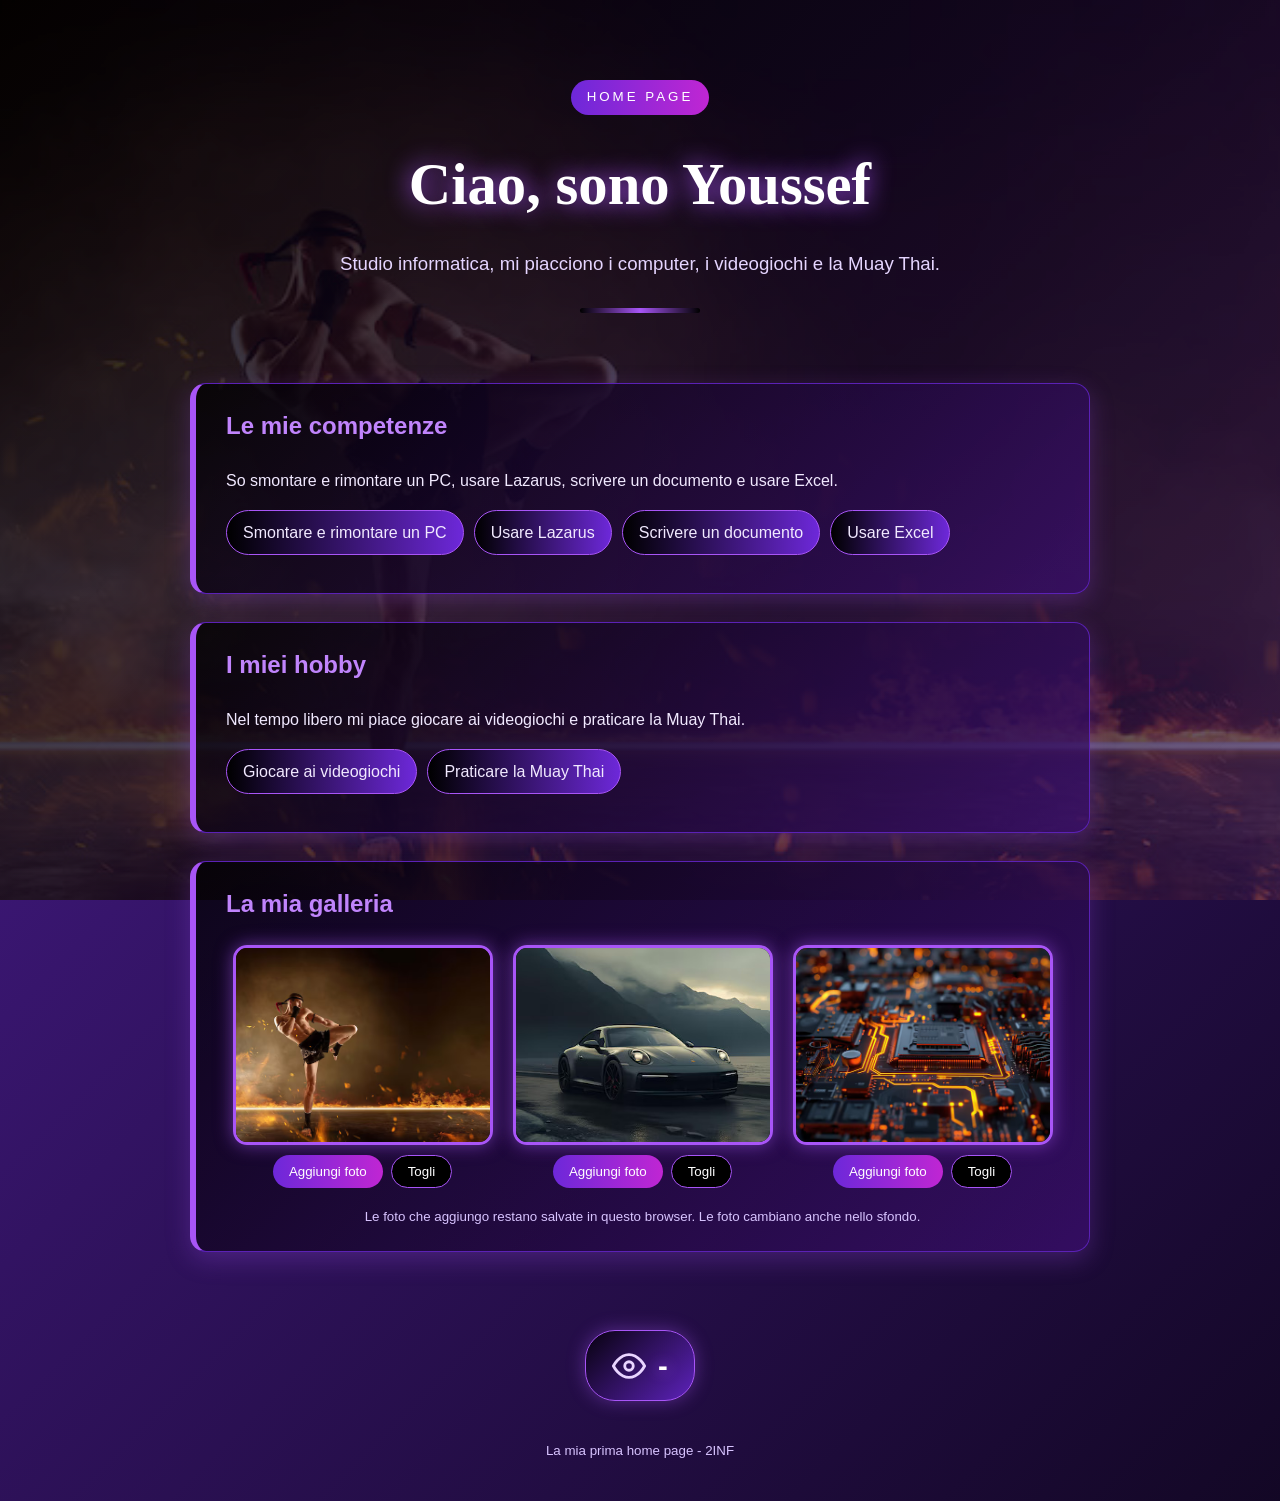
==== index.html @ 6e6498b2 "Add files via upload" ====
<!DOCTYPE html>
<html lang="it">
<head>
<meta charset="utf-8">
<meta name="viewport" content="width=device-width, initial-scale=1">
<title>Chi sono - Youssef</title>
<style>
/* ---------- SFONDO ANIMATO ---------- */

/* Se non ci sono foto, lo sfondo è un gradiente nero e viola che si muove */
body {
  margin: 0;
  font-family: Arial, sans-serif;
  background: linear-gradient(-45deg, #000000, #2a0a52, #000000, #4c1d95);
  background-size: 400% 400%;
  animation: muovi 16s ease infinite;
  color: #f1e9ff;
  line-height: 1.7;
}

/* Le foto dei 3 slot cambiano una dopo l'altra nello sfondo */
#sfondo {
  position: fixed;
  top: 0;
  left: 0;
  width: 100%;
  height: 100%;
  z-index: -2;
}
.strato {
  position: absolute;
  top: 0;
  left: 0;
  width: 100%;
  height: 100%;
  background-size: cover;
  background-position: center;
  opacity: 0;
  transition: opacity 1.8s ease-in-out;
  animation: zoom 16s ease-in-out infinite alternate;
}
.strato.attivo {
  opacity: 1;
}

/* Velo scuro e viola che si muove sopra le foto, così il testo si legge */
#velo {
  position: fixed;
  top: 0;
  left: 0;
  width: 100%;
  height: 100%;
  z-index: -1;
  background: linear-gradient(135deg, rgba(0, 0, 0, 0.85), rgba(76, 29, 149, 0.6), rgba(0, 0, 0, 0.85));
  background-size: 300% 300%;
  animation: muovi 12s ease infinite;
}

/* Le due animazioni */
@keyframes muovi {
  0% { background-position: 0% 50%; }
  50% { background-position: 100% 50%; }
  100% { background-position: 0% 50%; }
}
@keyframes zoom {
  from { transform: scale(1); }
  to { transform: scale(1.12); }
}

/* ---------- PAGINA ---------- */

header {
  text-align: center;
  padding: 80px 20px 50px 20px;
}
.etichetta {
  display: inline-block;
  background: linear-gradient(90deg, #6d28d9, #c026d3);
  color: white;
  font-size: 10pt;
  letter-spacing: 3px;
  padding: 6px 16px;
  border-radius: 20px;
  margin-bottom: 20px;
}
h1 {
  font-family: "Times New Roman", serif;
  font-size: 44pt;
  margin: 0;
  color: white;
  text-shadow: 0 0 25px #a855f7;
}
header p {
  font-size: 14pt;
  margin: 14px 0 0 0;
  color: #e5d5ff;
}
.linea {
  width: 120px;
  height: 5px;
  margin: 28px auto 0 auto;
  border-radius: 5px;
  background: linear-gradient(90deg, #000000, #a855f7, #000000);
}

main {
  max-width: 900px;
  margin: 0 auto;
  padding: 20px 20px 40px 20px;
}

/* Le schede sono un po' trasparenti: si vede lo sfondo che cambia */
section {
  background: linear-gradient(135deg, rgba(0, 0, 0, 0.75), rgba(59, 15, 110, 0.75));
  border: 1px solid #5b21b6;
  border-left: 6px solid #a855f7;
  border-radius: 16px;
  padding: 22px 30px;
  margin-bottom: 28px;
  box-shadow: 0 8px 25px rgba(168, 85, 247, 0.25);
}
h2 {
  color: #c084fc;
  margin-top: 0;
  font-size: 18pt;
}

ul {
  list-style: none;
  padding: 0;
  display: flex;
  flex-wrap: wrap;
  gap: 10px;
}
li {
  background: linear-gradient(90deg, #000000, #6d28d9);
  border: 1px solid #a855f7;
  color: #f1e9ff;
  padding: 8px 16px;
  border-radius: 25px;
}

/* ---------- GALLERIA CON 3 SLOT ---------- */
.galleria {
  display: flex;
  flex-wrap: wrap;
  gap: 20px;
  justify-content: center;
}
.slot {
  width: 260px;
  text-align: center;
}
.cornice {
  width: 260px;
  height: 200px;
  border-radius: 14px;
  border: 3px solid #a855f7;
  box-shadow: 0 0 18px rgba(168, 85, 247, 0.55);
  background: rgba(0, 0, 0, 0.6);
  overflow: hidden;
  display: flex;
  align-items: center;
  justify-content: center;
  box-sizing: border-box;
}
.cornice img {
  width: 100%;
  height: 100%;
  object-fit: cover;
  display: block;
}
.vuoto {
  color: #c084fc;
  font-size: 12pt;
  padding: 10px;
}
.bottoni {
  margin-top: 10px;
  display: flex;
  gap: 8px;
  justify-content: center;
}
.bottone {
  background: linear-gradient(90deg, #6d28d9, #c026d3);
  color: white;
  border: none;
  border-radius: 20px;
  padding: 8px 16px;
  font-size: 10pt;
  cursor: pointer;
  font-family: Arial, sans-serif;
}
.bottone:hover {
  filter: brightness(1.2);
}
.bottone.secondario {
  background: #000000;
  border: 1px solid #a855f7;
}
.nota {
  text-align: center;
  font-size: 10pt;
  color: #d8c4ff;
  margin: 18px 0 0 0;
}
.nascosto {
  display: none;
}

/* ---------- OCCHIO CON LE VISUALIZZAZIONI ---------- */
.contatore {
  display: flex;
  justify-content: center;
  margin: 10px 20px 0 20px;
}
.visualizzazioni {
  display: flex;
  align-items: center;
  gap: 12px;
  background: linear-gradient(135deg, rgba(0, 0, 0, 0.8), rgba(109, 40, 217, 0.8));
  border: 1px solid #a855f7;
  border-radius: 30px;
  padding: 10px 26px;
  box-shadow: 0 0 18px rgba(168, 85, 247, 0.4);
}
.visualizzazioni svg {
  width: 34px;
  height: 34px;
  stroke: #e9d5ff;
}
.visualizzazioni span {
  font-size: 22pt;
  font-weight: bold;
  color: white;
  text-shadow: 0 0 14px #a855f7;
}

footer {
  text-align: center;
  padding: 25px;
  color: #d8c4ff;
  font-size: 10pt;
}

/* Chi non vuole animazioni sul computer le vede ferme */
@media (prefers-reduced-motion: reduce) {
  body, #velo, .strato { animation: none; }
}
</style>
</head>
<body>

<!-- Sfondo: due strati che si alternano con dissolvenza -->
<div id="sfondo">
<div class="strato"></div>
<div class="strato"></div>
</div>
<div id="velo"></div>

<header>
<div class="etichetta">HOME PAGE</div>
<h1>Ciao, sono Youssef</h1>
<p>Studio informatica, mi piacciono i computer, i videogiochi e la Muay Thai.</p>
<div class="linea"></div>
</header>

<main>

<section>
<h2>Le mie competenze</h2>
<p>So smontare e rimontare un PC, usare Lazarus, scrivere un documento e usare Excel.</p>
<ul>
<li>Smontare e rimontare un PC</li>
<li>Usare Lazarus</li>
<li>Scrivere un documento</li>
<li>Usare Excel</li>
</ul>
</section>

<section>
<h2>I miei hobby</h2>
<p>Nel tempo libero mi piace giocare ai videogiochi e praticare la Muay Thai.</p>
<ul>
<li>Giocare ai videogiochi</li>
<li>Praticare la Muay Thai</li>
</ul>
</section>

<section>
<h2>La mia galleria</h2>
<div class="galleria">

<!-- Slot 1 -->
<div class="slot" data-numero="1">
<div class="cornice"></div>
<div class="bottoni">
<button type="button" class="bottone btn-aggiungi">Aggiungi foto</button>
<button type="button" class="bottone secondario btn-togli">Togli</button>
</div>
<input type="file" accept="image/*" class="nascosto">
</div>

<!-- Slot 2 -->
<div class="slot" data-numero="2">
<div class="cornice"></div>
<div class="bottoni">
<button type="button" class="bottone btn-aggiungi">Aggiungi foto</button>
<button type="button" class="bottone secondario btn-togli">Togli</button>
</div>
<input type="file" accept="image/*" class="nascosto">
</div>

<!-- Slot 3 -->
<div class="slot" data-numero="3">
<div class="cornice"></div>
<div class="bottoni">
<button type="button" class="bottone btn-aggiungi">Aggiungi foto</button>
<button type="button" class="bottone secondario btn-togli">Togli</button>
</div>
<input type="file" accept="image/*" class="nascosto">
</div>

</div>
<p class="nota">Le foto che aggiungo restano salvate in questo browser. Le foto cambiano anche nello sfondo.</p>
</section>

</main>

<!-- Occhio con il numero di visualizzazioni totali -->
<div class="contatore">
<div class="visualizzazioni" title="Visualizzazioni totali del sito">
<svg viewBox="0 0 24 24" fill="none" stroke-width="2" stroke-linecap="round" stroke-linejoin="round" aria-label="Visualizzazioni">
<path d="M1 12s4-8 11-8 11 8 11 8-4 8-11 8-11-8-11-8z"></path>
<circle cx="12" cy="12" r="3"></circle>
</svg>
<span id="visite">...</span>
</div>
</div>

<footer>
<p>La mia prima home page - 2INF</p>
</footer>

<script>
/* ===== 1. GALLERIA CON 3 SLOT =====
   Ogni slot mostra la foto che ho aggiunto io. Se non ne ho aggiunta
   nessuna, prova a mostrare foto1.jpg, foto2.jpg, foto3.jpg
   (i file che carico su GitHub). Se non ci sono, mostra "Slot vuoto". */

var NUMERO_SLOT = 3;
var SECONDI = 6;              /* ogni quanti secondi cambia la foto dello sfondo */
var LARGHEZZA_MAX = 900;      /* le foto grandi vengono rimpicciolite a questa larghezza */

var fotoSlot = [null, null, null];   /* l'indirizzo della foto di ogni slot */

/* Mostra la foto (o lo slot vuoto) dentro la cornice */
function disegnaSlot(i) {
  var slot = document.querySelectorAll(".slot")[i];
  var cornice = slot.querySelector(".cornice");
  cornice.innerHTML = "";
  if (fotoSlot[i]) {
    var img = document.createElement("img");
    img.src = fotoSlot[i];
    img.alt = "Foto " + (i + 1);
    cornice.appendChild(img);
  } else {
    var testo = document.createElement("div");
    testo.className = "vuoto";
    testo.textContent = "Slot " + (i + 1) + " vuoto";
    cornice.appendChild(testo);
  }
}

/* Carica la foto salvata nel browser; se non c'è, prova il file foto1.jpg ecc. */
function caricaSlot(i) {
  var salvata = null;
  try { salvata = localStorage.getItem("fotoSlot" + (i + 1)); } catch (e) {}

  if (salvata) {
    fotoSlot[i] = salvata;
    disegnaSlot(i);
    aggiornaSfondo();
    return;
  }

  var nomeFile = "foto" + (i + 1) + ".jpg";
  var prova = new Image();
  prova.onload = function () {
    fotoSlot[i] = nomeFile;
    disegnaSlot(i);
    aggiornaSfondo();
  };
  prova.onerror = function () {
    fotoSlot[i] = null;
    disegnaSlot(i);
    aggiornaSfondo();
  };
  prova.src = nomeFile;
}

/* Quando scelgo una foto: la rimpicciolisco e la salvo nel browser */
function aggiungiFoto(i, file) {
  if (!file || file.type.indexOf("image/") !== 0) { return; }

  var lettore = new FileReader();
  lettore.onload = function () {
    var img = new Image();
    img.onload = function () {
      var scala = Math.min(1, LARGHEZZA_MAX / img.width);
      var canvas = document.createElement("canvas");
      canvas.width = Math.round(img.width * scala);
      canvas.height = Math.round(img.height * scala);
      canvas.getContext("2d").drawImage(img, 0, 0, canvas.width, canvas.height);
      var dati = canvas.toDataURL("image/jpeg", 0.8);

      try {
        localStorage.setItem("fotoSlot" + (i + 1), dati);
      } catch (e) {
        alert("Non riesco a salvare la foto: la memoria del browser è piena.");
        return;
      }
      fotoSlot[i] = dati;
      disegnaSlot(i);
      aggiornaSfondo();
    };
    img.src = lettore.result;
  };
  lettore.readAsDataURL(file);
}

/* Toglie la foto che ho aggiunto: torna foto1.jpg (se c'è) o lo slot vuoto */
function togliFoto(i) {
  try { localStorage.removeItem("fotoSlot" + (i + 1)); } catch (e) {}
  caricaSlot(i);
}

/* Collego i bottoni di ogni slot */
var tuttiGliSlot = document.querySelectorAll(".slot");
for (var n = 0; n < NUMERO_SLOT; n++) {
  (function (i) {
    var slot = tuttiGliSlot[i];
    var scelta = slot.querySelector("input[type=file]");
    slot.querySelector(".btn-aggiungi").onclick = function () { scelta.click(); };
    slot.querySelector(".btn-togli").onclick = function () { togliFoto(i); };
    scelta.onchange = function () {
      aggiungiFoto(i, scelta.files[0]);
      scelta.value = "";
    };
    disegnaSlot(i);
    caricaSlot(i);
  })(n);
}

/* ===== 2. SFONDO ANIMATO CON LE FOTO DEGLI SLOT ===== */

var strati = document.querySelectorAll(".strato");
var elenco = [];      /* le foto che girano nello sfondo */
var indice = 0;       /* quale foto sto mostrando */
var attuale = 0;      /* quale dei due strati è visibile */

/* Rifà l'elenco delle foto dello sfondo ogni volta che cambia uno slot */
function aggiornaSfondo() {
  elenco = [];
  for (var i = 0; i < NUMERO_SLOT; i++) {
    if (fotoSlot[i]) { elenco.push(fotoSlot[i]); }
  }
  if (elenco.length === 0) {
    strati[0].classList.remove("attivo");
    strati[1].classList.remove("attivo");
    return;
  }
  indice = 0;
  strati[attuale].style.backgroundImage = 'url("' + elenco[0] + '")';
  strati[attuale].classList.add("attivo");
  strati[1 - attuale].classList.remove("attivo");
}

/* Ogni pochi secondi passa alla foto dopo, con dissolvenza */
setInterval(function () {
  if (elenco.length < 2) { return; }
  indice = (indice + 1) % elenco.length;
  var prossimo = 1 - attuale;
  strati[prossimo].style.backgroundImage = 'url("' + elenco[indice] + '")';
  strati[prossimo].classList.add("attivo");
  strati[attuale].classList.remove("attivo");
  attuale = prossimo;
}, SECONDI * 1000);

/* ===== 3. OCCHIO CON LE VISUALIZZAZIONI TOTALI =====
   Conta tutte le persone (anche me) con il servizio gratuito Abacus.
   Una visualizzazione si conta una volta per sessione, non a ogni ricarica. */

var elTotale = document.getElementById("visite");
var giaContata = false;
try { giaContata = sessionStorage.getItem("visitaContata") === "si"; } catch (e) {}

if (location.protocol === "file:") {
  elTotale.textContent = "-";   /* sul PC il conteggio non parte: serve il sito online */
} else {
  var azione = giaContata ? "get" : "hit";   /* "hit" aggiunge 1, "get" legge soltanto */
  var indirizzo = "https://abacus.jasoncameron.dev/" + azione + "/" + location.hostname + "/visite";
  fetch(indirizzo)
    .then(function (risposta) { return risposta.json(); })
    .then(function (dati) {
      elTotale.textContent = dati.value;
      try { sessionStorage.setItem("visitaContata", "si"); } catch (e) {}
    })
    .catch(function () {
      elTotale.textContent = "-";
    });
}
</script>

</body>
</html>
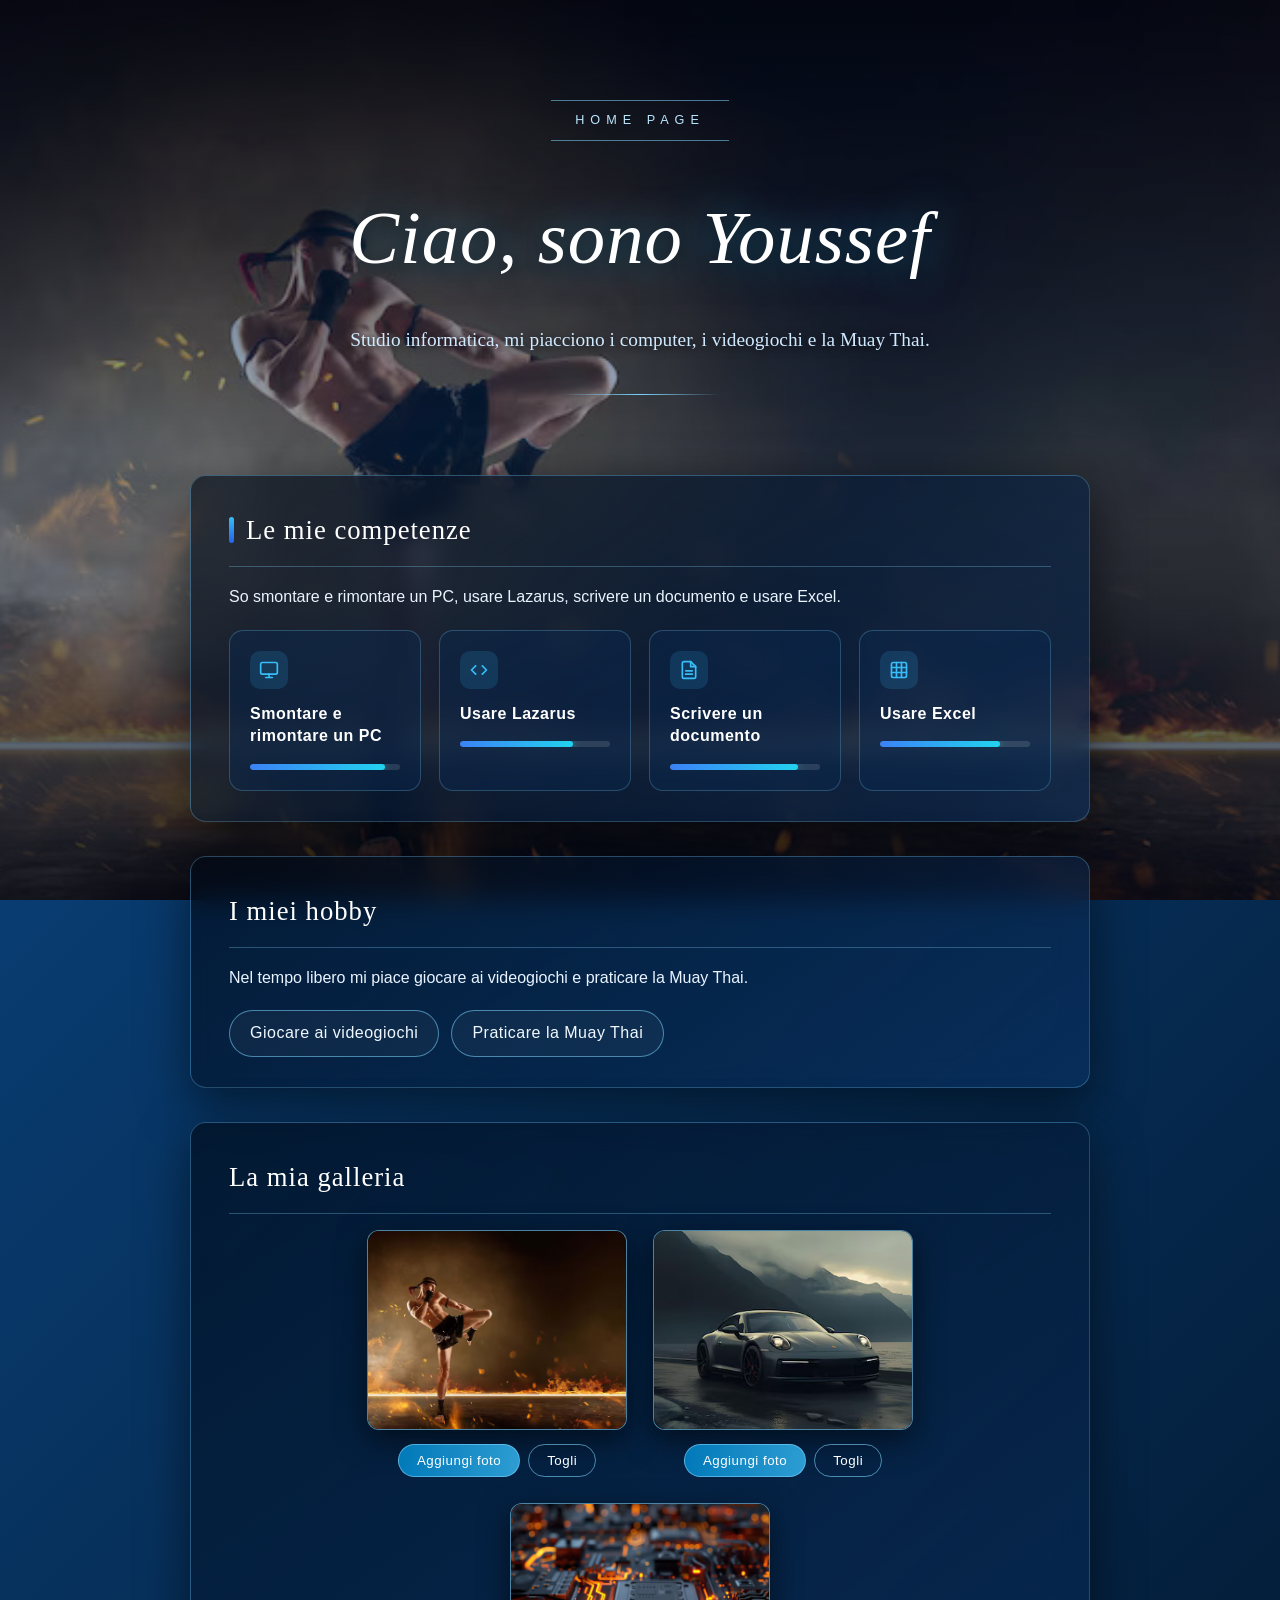
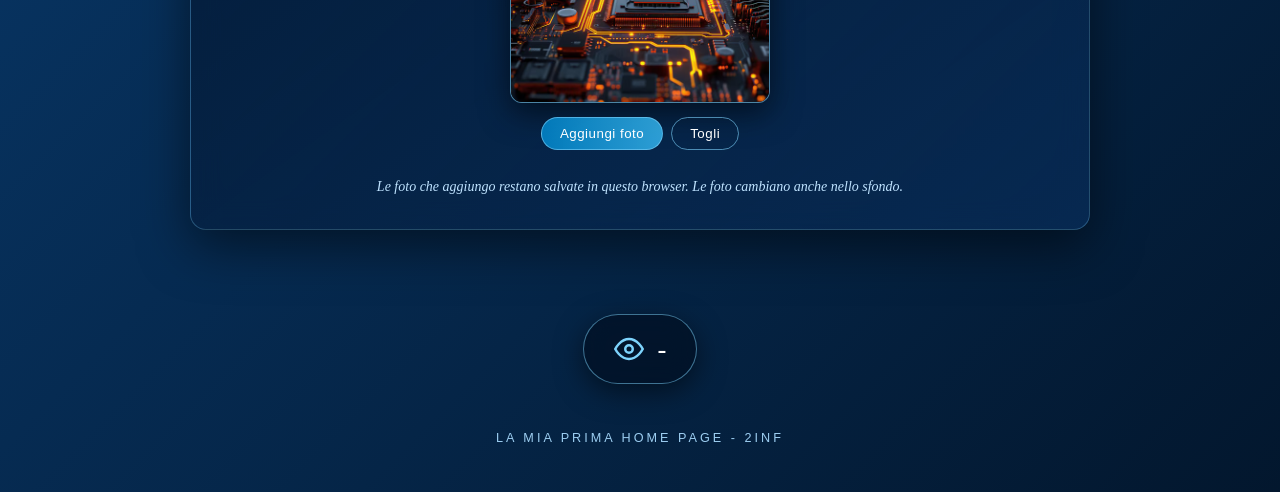
==== commit 2ef9a0d2: "Add files via upload" ====
--- a/index.html
+++ b/index.html
@@ -7,15 +7,16 @@
 <style>
 /* ---------- SFONDO ANIMATO ---------- */
 
-/* Se non ci sono foto, lo sfondo è un gradiente nero e viola che si muove */
+/* Se non ci sono foto, lo sfondo è un gradiente nero e viola scuro che si muove piano */
 body {
   margin: 0;
-  font-family: Arial, sans-serif;
-  background: linear-gradient(-45deg, #000000, #2a0a52, #000000, #4c1d95);
+  font-family: "Segoe UI", Arial, sans-serif;
+  font-weight: 300;
+  background: linear-gradient(-45deg, #00060f, #0a2a52, #00060f, #0b4a8a);
   background-size: 400% 400%;
-  animation: muovi 16s ease infinite;
-  color: #f1e9ff;
-  line-height: 1.7;
+  animation: muovi 22s ease infinite;
+  color: #eaf4ff;
+  line-height: 1.8;
 }
 
 /* Le foto dei 3 slot cambiano una dopo l'altra nello sfondo */
@@ -26,6 +27,7 @@
   width: 100%;
   height: 100%;
   z-index: -2;
+  overflow: hidden;
 }
 .strato {
   position: absolute;
@@ -36,14 +38,15 @@
   background-size: cover;
   background-position: center;
   opacity: 0;
-  transition: opacity 1.8s ease-in-out;
-  animation: zoom 16s ease-in-out infinite alternate;
+  transition: opacity 2.2s ease-in-out;
+  animation: zoom 24s ease-in-out infinite alternate;
+  will-change: transform, opacity;
 }
 .strato.attivo {
   opacity: 1;
 }
 
-/* Velo scuro e viola che si muove sopra le foto, così il testo si legge */
+/* Velo scuro leggero: le foto restano nitide e il testo si legge */
 #velo {
   position: fixed;
   top: 0;
@@ -51,12 +54,10 @@
   width: 100%;
   height: 100%;
   z-index: -1;
-  background: linear-gradient(135deg, rgba(0, 0, 0, 0.85), rgba(76, 29, 149, 0.6), rgba(0, 0, 0, 0.85));
-  background-size: 300% 300%;
-  animation: muovi 12s ease infinite;
-}
-
-/* Le due animazioni */
+  background: linear-gradient(180deg, rgba(0, 8, 24, 0.72), rgba(10, 60, 120, 0.4), rgba(0, 8, 24, 0.78));
+}
+
+/* Le animazioni */
 @keyframes muovi {
   0% { background-position: 0% 50%; }
   50% { background-position: 100% 50%; }
@@ -64,43 +65,50 @@
 }
 @keyframes zoom {
   from { transform: scale(1); }
-  to { transform: scale(1.12); }
+  to { transform: scale(1.06); }
 }
 
 /* ---------- PAGINA ---------- */
 
 header {
   text-align: center;
-  padding: 80px 20px 50px 20px;
+  padding: 100px 20px 60px 20px;
 }
 .etichetta {
   display: inline-block;
-  background: linear-gradient(90deg, #6d28d9, #c026d3);
-  color: white;
-  font-size: 10pt;
-  letter-spacing: 3px;
-  padding: 6px 16px;
-  border-radius: 20px;
-  margin-bottom: 20px;
+  color: #bae6fd;
+  font-size: 9.5pt;
+  font-weight: 400;
+  letter-spacing: 6px;
+  padding: 8px 24px;
+  border-top: 1px solid rgba(125, 211, 252, 0.55);
+  border-bottom: 1px solid rgba(125, 211, 252, 0.55);
+  margin-bottom: 30px;
 }
 h1 {
-  font-family: "Times New Roman", serif;
-  font-size: 44pt;
+  font-family: Georgia, "Times New Roman", serif;
+  font-weight: 400;
+  font-style: italic;
+  font-size: clamp(32pt, 8vw, 56pt);
+  letter-spacing: 1px;
   margin: 0;
-  color: white;
-  text-shadow: 0 0 25px #a855f7;
+  color: #ffffff;
+  text-shadow: 0 0 40px rgba(56, 189, 248, 0.55), 0 4px 18px rgba(0, 0, 0, 0.7);
 }
 header p {
-  font-size: 14pt;
-  margin: 14px 0 0 0;
-  color: #e5d5ff;
+  font-family: Georgia, "Times New Roman", serif;
+  font-size: 14.5pt;
+  font-weight: 400;
+  margin: 18px auto 0 auto;
+  max-width: 620px;
+  color: #cfe9ff;
+  text-shadow: 0 2px 10px rgba(0, 0, 0, 0.8);
 }
 .linea {
-  width: 120px;
-  height: 5px;
-  margin: 28px auto 0 auto;
-  border-radius: 5px;
-  background: linear-gradient(90deg, #000000, #a855f7, #000000);
+  width: 160px;
+  height: 1px;
+  margin: 36px auto 0 auto;
+  background: linear-gradient(90deg, rgba(0, 0, 0, 0), #7dd3fc, rgba(0, 0, 0, 0));
 }
 
 main {
@@ -109,42 +117,59 @@
   padding: 20px 20px 40px 20px;
 }
 
-/* Le schede sono un po' trasparenti: si vede lo sfondo che cambia */
+/* Le schede: vetro scuro con bordo sottile */
 section {
-  background: linear-gradient(135deg, rgba(0, 0, 0, 0.75), rgba(59, 15, 110, 0.75));
-  border: 1px solid #5b21b6;
-  border-left: 6px solid #a855f7;
+  background: linear-gradient(145deg, rgba(0, 8, 20, 0.62), rgba(10, 50, 100, 0.55));
+  -webkit-backdrop-filter: blur(14px);
+  backdrop-filter: blur(14px);
+  border: 1px solid rgba(125, 211, 252, 0.28);
   border-radius: 16px;
-  padding: 22px 30px;
-  margin-bottom: 28px;
-  box-shadow: 0 8px 25px rgba(168, 85, 247, 0.25);
+  padding: 30px 38px;
+  margin-bottom: 34px;
+  box-shadow: 0 16px 50px rgba(0, 0, 0, 0.5);
 }
 h2 {
-  color: #c084fc;
-  margin-top: 0;
-  font-size: 18pt;
+  font-family: Georgia, "Times New Roman", serif;
+  font-weight: 400;
+  font-size: 20pt;
+  letter-spacing: 1px;
+  color: #ffffff;
+  margin: 0 0 16px 0;
+  padding-bottom: 12px;
+  border-bottom: 1px solid rgba(125, 211, 252, 0.3);
+}
+section p {
+  margin: 0 0 18px 0;
 }
 
 ul {
   list-style: none;
   padding: 0;
+  margin: 0;
   display: flex;
   flex-wrap: wrap;
-  gap: 10px;
+  gap: 12px;
 }
 li {
-  background: linear-gradient(90deg, #000000, #6d28d9);
-  border: 1px solid #a855f7;
-  color: #f1e9ff;
-  padding: 8px 16px;
-  border-radius: 25px;
+  background: rgba(255, 255, 255, 0.04);
+  border: 1px solid rgba(125, 211, 252, 0.55);
+  color: #f0f8ff;
+  font-weight: 400;
+  letter-spacing: 0.5px;
+  padding: 8px 20px;
+  border-radius: 30px;
+  transition: background 0.3s, transform 0.3s;
+}
+li:hover {
+  background: rgba(56, 189, 248, 0.22);
+  transform: translateY(-2px);
 }
 
 /* ---------- GALLERIA CON 3 SLOT ---------- */
 .galleria {
   display: flex;
   flex-wrap: wrap;
-  gap: 20px;
+  gap: 26px;
   justify-content: center;
 }
 .slot {
@@ -154,15 +179,20 @@
 .cornice {
   width: 260px;
   height: 200px;
-  border-radius: 14px;
-  border: 3px solid #a855f7;
-  box-shadow: 0 0 18px rgba(168, 85, 247, 0.55);
-  background: rgba(0, 0, 0, 0.6);
+  border-radius: 12px;
+  border: 1px solid rgba(125, 211, 252, 0.6);
+  box-shadow: 0 10px 30px rgba(0, 0, 0, 0.55);
+  background: rgba(0, 0, 0, 0.5);
   overflow: hidden;
   display: flex;
   align-items: center;
   justify-content: center;
   box-sizing: border-box;
+  transition: transform 0.4s, box-shadow 0.4s;
+}
+.cornice:hover {
+  transform: translateY(-5px);
+  box-shadow: 0 16px 40px rgba(14, 165, 233, 0.5);
 }
 .cornice img {
   width: 100%;
@@ -171,38 +201,45 @@
   display: block;
 }
 .vuoto {
-  color: #c084fc;
+  font-family: Georgia, "Times New Roman", serif;
+  font-style: italic;
+  color: #7dd3fc;
   font-size: 12pt;
   padding: 10px;
 }
 .bottoni {
-  margin-top: 10px;
+  margin-top: 14px;
   display: flex;
   gap: 8px;
   justify-content: center;
 }
 .bottone {
-  background: linear-gradient(90deg, #6d28d9, #c026d3);
+  background: linear-gradient(90deg, rgba(2, 132, 199, 0.9), rgba(56, 189, 248, 0.8));
   color: white;
-  border: none;
-  border-radius: 20px;
-  padding: 8px 16px;
+  border: 1px solid rgba(125, 211, 252, 0.6);
+  border-radius: 30px;
+  padding: 8px 18px;
   font-size: 10pt;
+  font-weight: 400;
+  letter-spacing: 0.5px;
   cursor: pointer;
-  font-family: Arial, sans-serif;
+  font-family: "Segoe UI", Arial, sans-serif;
+  transition: transform 0.3s, box-shadow 0.3s;
 }
 .bottone:hover {
-  filter: brightness(1.2);
+  transform: translateY(-2px);
+  box-shadow: 0 6px 18px rgba(14, 165, 233, 0.55);
 }
 .bottone.secondario {
-  background: #000000;
-  border: 1px solid #a855f7;
+  background: transparent;
 }
 .nota {
   text-align: center;
-  font-size: 10pt;
-  color: #d8c4ff;
-  margin: 18px 0 0 0;
+  font-family: Georgia, "Times New Roman", serif;
+  font-style: italic;
+  font-size: 10.5pt;
+  color: #bfe3ff;
+  margin: 24px 0 0 0;
 }
 .nascosto {
   display: none;
@@ -217,35 +254,111 @@
 .visualizzazioni {
   display: flex;
   align-items: center;
-  gap: 12px;
-  background: linear-gradient(135deg, rgba(0, 0, 0, 0.8), rgba(109, 40, 217, 0.8));
-  border: 1px solid #a855f7;
-  border-radius: 30px;
-  padding: 10px 26px;
-  box-shadow: 0 0 18px rgba(168, 85, 247, 0.4);
+  gap: 14px;
+  background: rgba(0, 10, 25, 0.55);
+  -webkit-backdrop-filter: blur(14px);
+  backdrop-filter: blur(14px);
+  border: 1px solid rgba(125, 211, 252, 0.5);
+  border-radius: 40px;
+  padding: 10px 30px;
+  box-shadow: 0 8px 28px rgba(0, 0, 0, 0.5);
 }
 .visualizzazioni svg {
-  width: 34px;
-  height: 34px;
-  stroke: #e9d5ff;
+  width: 30px;
+  height: 30px;
+  stroke: #7dd3fc;
 }
 .visualizzazioni span {
-  font-size: 22pt;
-  font-weight: bold;
+  font-family: Georgia, "Times New Roman", serif;
+  font-size: 20pt;
+  font-weight: 400;
   color: white;
-  text-shadow: 0 0 14px #a855f7;
 }
 
 footer {
   text-align: center;
-  padding: 25px;
-  color: #d8c4ff;
-  font-size: 10pt;
+  padding: 30px;
+  color: #9ccdf0;
+  font-size: 9.5pt;
+  letter-spacing: 3px;
+  text-transform: uppercase;
+}
+
+/* ---------- COMPETENZE A SCHEDE ---------- */
+.competenze h2 {
+  display: flex;
+  align-items: center;
+  gap: 12px;
+}
+.competenze h2::before {
+  content: "";
+  width: 5px;
+  height: 26px;
+  border-radius: 5px;
+  background: linear-gradient(180deg, #38bdf8, #2563eb);
+}
+ul.carte {
+  display: grid;
+  grid-template-columns: repeat(auto-fit, minmax(190px, 1fr));
+  gap: 18px;
+}
+ul.carte li {
+  display: block;
+  background: rgba(10, 40, 80, 0.45);
+  border: 1px solid rgba(125, 211, 252, 0.25);
+  border-radius: 14px;
+  padding: 20px;
+  transition: transform 0.3s, border-color 0.3s, box-shadow 0.3s;
+}
+ul.carte li:hover {
+  transform: translateY(-4px);
+  border-color: rgba(125, 211, 252, 0.7);
+  box-shadow: 0 10px 28px rgba(14, 165, 233, 0.3);
+}
+.icona {
+  display: flex;
+  align-items: center;
+  justify-content: center;
+  width: 38px;
+  height: 38px;
+  border-radius: 10px;
+  background: rgba(56, 189, 248, 0.15);
+  color: #38bdf8;
+  margin-bottom: 14px;
+}
+.icona svg {
+  width: 20px;
+  height: 20px;
+}
+ul.carte h3 {
+  font-family: "Segoe UI", Arial, sans-serif;
+  font-size: 12pt;
+  font-weight: 600;
+  line-height: 1.4;
+  margin: 0 0 16px 0;
+  color: #ffffff;
+}
+.barra {
+  height: 6px;
+  border-radius: 6px;
+  background: rgba(255, 255, 255, 0.12);
+  overflow: hidden;
+}
+.barra div {
+  height: 100%;
+  width: var(--livello);
+  border-radius: 6px;
+  background: linear-gradient(90deg, #3b82f6, #22d3ee);
+  box-shadow: 0 0 10px rgba(34, 211, 238, 0.6);
+  animation: riempi 1.4s ease-out;
+}
+@keyframes riempi {
+  from { width: 0; }
 }
 
 /* Chi non vuole animazioni sul computer le vede ferme */
 @media (prefers-reduced-motion: reduce) {
-  body, #velo, .strato { animation: none; }
+  body, .strato { animation: none; }
 }
 </style>
 </head>
@@ -267,14 +380,36 @@
 
 <main>
 
-<section>
+<section class="competenze">
 <h2>Le mie competenze</h2>
 <p>So smontare e rimontare un PC, usare Lazarus, scrivere un documento e usare Excel.</p>
-<ul>
-<li>Smontare e rimontare un PC</li>
-<li>Usare Lazarus</li>
-<li>Scrivere un documento</li>
-<li>Usare Excel</li>
+<!-- Ogni scheda ha una barra: cambia il numero in --livello (da 0% a 100%) -->
+<ul class="carte">
+
+<li style="--livello: 90%">
+<span class="icona"><svg viewBox="0 0 24 24" fill="none" stroke="currentColor" stroke-width="2" stroke-linecap="round" stroke-linejoin="round"><rect x="2" y="3" width="20" height="14" rx="2"></rect><path d="M8 21h8M12 17v4"></path></svg></span>
+<h3>Smontare e rimontare un PC</h3>
+<div class="barra"><div></div></div>
+</li>
+
+<li style="--livello: 75%">
+<span class="icona"><svg viewBox="0 0 24 24" fill="none" stroke="currentColor" stroke-width="2" stroke-linecap="round" stroke-linejoin="round"><path d="M8 7l-5 5 5 5M16 7l5 5-5 5"></path></svg></span>
+<h3>Usare Lazarus</h3>
+<div class="barra"><div></div></div>
+</li>
+
+<li style="--livello: 85%">
+<span class="icona"><svg viewBox="0 0 24 24" fill="none" stroke="currentColor" stroke-width="2" stroke-linecap="round" stroke-linejoin="round"><path d="M14 2H6a2 2 0 0 0-2 2v16a2 2 0 0 0 2 2h12a2 2 0 0 0 2-2V8z"></path><path d="M14 2v6h6M8 13h8M8 17h8"></path></svg></span>
+<h3>Scrivere un documento</h3>
+<div class="barra"><div></div></div>
+</li>
+
+<li style="--livello: 80%">
+<span class="icona"><svg viewBox="0 0 24 24" fill="none" stroke="currentColor" stroke-width="2" stroke-linecap="round" stroke-linejoin="round"><rect x="3" y="3" width="18" height="18" rx="2"></rect><path d="M3 9h18M3 15h18M9 3v18M15 3v18"></path></svg></span>
+<h3>Usare Excel</h3>
+<div class="barra"><div></div></div>
+</li>
+
 </ul>
 </section>
 
@@ -350,9 +485,14 @@
 
 var NUMERO_SLOT = 3;
 var SECONDI = 6;              /* ogni quanti secondi cambia la foto dello sfondo */
-var LARGHEZZA_MAX = 900;      /* le foto grandi vengono rimpicciolite a questa larghezza */
 
 var fotoSlot = [null, null, null];   /* l'indirizzo della foto di ogni slot */
+
+/* Variabili dello sfondo: le creo subito, perché gli slot le usano appena partono */
+var strati = document.querySelectorAll(".strato");
+var elenco = [];      /* le foto che girano nello sfondo */
+var indice = 0;       /* quale foto sto mostrando */
+var attuale = 0;      /* quale dei due strati è visibile */
 
 /* Mostra la foto (o lo slot vuoto) dentro la cornice */
 function disegnaSlot(i) {
@@ -399,7 +539,9 @@
   prova.src = nomeFile;
 }
 
-/* Quando scelgo una foto: la rimpicciolisco e la salvo nel browser */
+/* Quando scelgo una foto: la rimpicciolisco e la salvo nel browser.
+   Provo prima in alta qualità; se la memoria del browser è piena, provo
+   con una qualità un po' più bassa. */
 function aggiungiFoto(i, file) {
   if (!file || file.type.indexOf("image/") !== 0) { return; }
 
@@ -407,20 +549,33 @@
   lettore.onload = function () {
     var img = new Image();
     img.onload = function () {
-      var scala = Math.min(1, LARGHEZZA_MAX / img.width);
-      var canvas = document.createElement("canvas");
-      canvas.width = Math.round(img.width * scala);
-      canvas.height = Math.round(img.height * scala);
-      canvas.getContext("2d").drawImage(img, 0, 0, canvas.width, canvas.height);
-      var dati = canvas.toDataURL("image/jpeg", 0.8);
-
-      try {
-        localStorage.setItem("fotoSlot" + (i + 1), dati);
-      } catch (e) {
+      var misure = [
+        { larghezza: 1920, qualita: 0.92 },
+        { larghezza: 1600, qualita: 0.85 },
+        { larghezza: 1280, qualita: 0.8 }
+      ];
+      var salvata = null;
+
+      for (var t = 0; t < misure.length && !salvata; t++) {
+        var scala = Math.min(1, misure[t].larghezza / img.width);
+        var canvas = document.createElement("canvas");
+        canvas.width = Math.round(img.width * scala);
+        canvas.height = Math.round(img.height * scala);
+        var disegno = canvas.getContext("2d");
+        disegno.imageSmoothingQuality = "high";
+        disegno.drawImage(img, 0, 0, canvas.width, canvas.height);
+        var dati = canvas.toDataURL("image/jpeg", misure[t].qualita);
+        try {
+          localStorage.setItem("fotoSlot" + (i + 1), dati);
+          salvata = dati;
+        } catch (e) {}
+      }
+
+      if (!salvata) {
         alert("Non riesco a salvare la foto: la memoria del browser è piena.");
         return;
       }
-      fotoSlot[i] = dati;
+      fotoSlot[i] = salvata;
       disegnaSlot(i);
       aggiornaSfondo();
     };
@@ -454,11 +609,6 @@
 
 /* ===== 2. SFONDO ANIMATO CON LE FOTO DEGLI SLOT ===== */
 
-var strati = document.querySelectorAll(".strato");
-var elenco = [];      /* le foto che girano nello sfondo */
-var indice = 0;       /* quale foto sto mostrando */
-var attuale = 0;      /* quale dei due strati è visibile */
-
 /* Rifà l'elenco delle foto dello sfondo ogni volta che cambia uno slot */
 function aggiornaSfondo() {
   elenco = [];
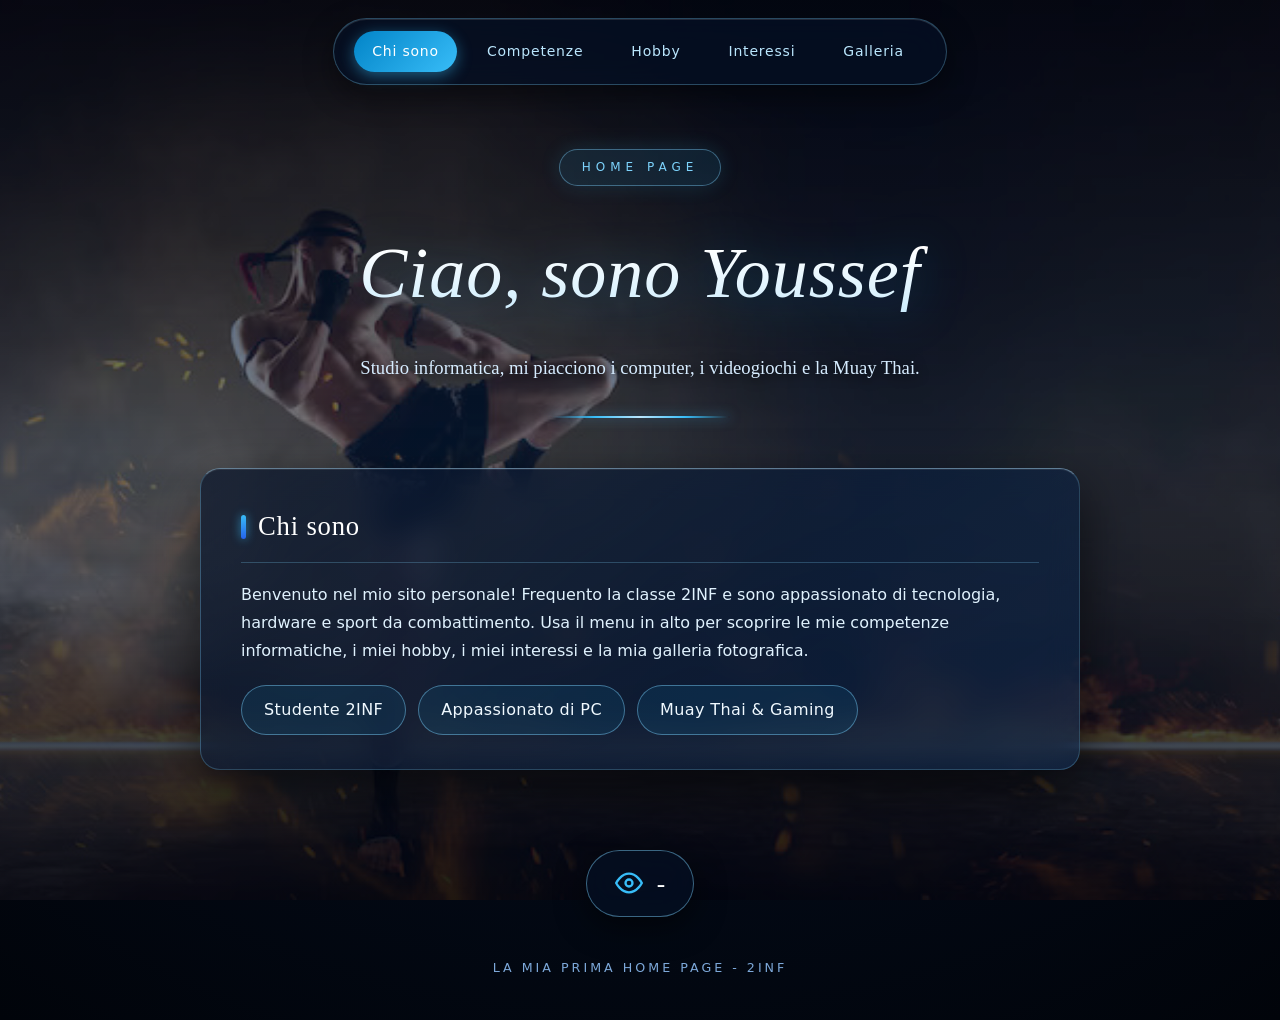
==== commit aab3aaf4: "Add files via upload" ====
--- a/index.html
+++ b/index.html
@@ -4,367 +4,18 @@
 <meta charset="utf-8">
 <meta name="viewport" content="width=device-width, initial-scale=1">
 <title>Chi sono - Youssef</title>
-<style>
-/* ---------- SFONDO ANIMATO ---------- */
-
-/* Se non ci sono foto, lo sfondo è un gradiente nero e viola scuro che si muove piano */
-body {
-  margin: 0;
-  font-family: "Segoe UI", Arial, sans-serif;
-  font-weight: 300;
-  background: linear-gradient(-45deg, #00060f, #0a2a52, #00060f, #0b4a8a);
-  background-size: 400% 400%;
-  animation: muovi 22s ease infinite;
-  color: #eaf4ff;
-  line-height: 1.8;
-}
-
-/* Le foto dei 3 slot cambiano una dopo l'altra nello sfondo */
-#sfondo {
-  position: fixed;
-  top: 0;
-  left: 0;
-  width: 100%;
-  height: 100%;
-  z-index: -2;
-  overflow: hidden;
-}
-.strato {
-  position: absolute;
-  top: 0;
-  left: 0;
-  width: 100%;
-  height: 100%;
-  background-size: cover;
-  background-position: center;
-  opacity: 0;
-  transition: opacity 2.2s ease-in-out;
-  animation: zoom 24s ease-in-out infinite alternate;
-  will-change: transform, opacity;
-}
-.strato.attivo {
-  opacity: 1;
-}
-
-/* Velo scuro leggero: le foto restano nitide e il testo si legge */
-#velo {
-  position: fixed;
-  top: 0;
-  left: 0;
-  width: 100%;
-  height: 100%;
-  z-index: -1;
-  background: linear-gradient(180deg, rgba(0, 8, 24, 0.72), rgba(10, 60, 120, 0.4), rgba(0, 8, 24, 0.78));
-}
-
-/* Le animazioni */
-@keyframes muovi {
-  0% { background-position: 0% 50%; }
-  50% { background-position: 100% 50%; }
-  100% { background-position: 0% 50%; }
-}
-@keyframes zoom {
-  from { transform: scale(1); }
-  to { transform: scale(1.06); }
-}
-
-/* ---------- PAGINA ---------- */
-
-header {
-  text-align: center;
-  padding: 100px 20px 60px 20px;
-}
-.etichetta {
-  display: inline-block;
-  color: #bae6fd;
-  font-size: 9.5pt;
-  font-weight: 400;
-  letter-spacing: 6px;
-  padding: 8px 24px;
-  border-top: 1px solid rgba(125, 211, 252, 0.55);
-  border-bottom: 1px solid rgba(125, 211, 252, 0.55);
-  margin-bottom: 30px;
-}
-h1 {
-  font-family: Georgia, "Times New Roman", serif;
-  font-weight: 400;
-  font-style: italic;
-  font-size: clamp(32pt, 8vw, 56pt);
-  letter-spacing: 1px;
-  margin: 0;
-  color: #ffffff;
-  text-shadow: 0 0 40px rgba(56, 189, 248, 0.55), 0 4px 18px rgba(0, 0, 0, 0.7);
-}
-header p {
-  font-family: Georgia, "Times New Roman", serif;
-  font-size: 14.5pt;
-  font-weight: 400;
-  margin: 18px auto 0 auto;
-  max-width: 620px;
-  color: #cfe9ff;
-  text-shadow: 0 2px 10px rgba(0, 0, 0, 0.8);
-}
-.linea {
-  width: 160px;
-  height: 1px;
-  margin: 36px auto 0 auto;
-  background: linear-gradient(90deg, rgba(0, 0, 0, 0), #7dd3fc, rgba(0, 0, 0, 0));
-}
-
-main {
-  max-width: 900px;
-  margin: 0 auto;
-  padding: 20px 20px 40px 20px;
-}
-
-/* Le schede: vetro scuro con bordo sottile */
-section {
-  background: linear-gradient(145deg, rgba(0, 8, 20, 0.62), rgba(10, 50, 100, 0.55));
-  -webkit-backdrop-filter: blur(14px);
-  backdrop-filter: blur(14px);
-  border: 1px solid rgba(125, 211, 252, 0.28);
-  border-radius: 16px;
-  padding: 30px 38px;
-  margin-bottom: 34px;
-  box-shadow: 0 16px 50px rgba(0, 0, 0, 0.5);
-}
-h2 {
-  font-family: Georgia, "Times New Roman", serif;
-  font-weight: 400;
-  font-size: 20pt;
-  letter-spacing: 1px;
-  color: #ffffff;
-  margin: 0 0 16px 0;
-  padding-bottom: 12px;
-  border-bottom: 1px solid rgba(125, 211, 252, 0.3);
-}
-section p {
-  margin: 0 0 18px 0;
-}
-
-ul {
-  list-style: none;
-  padding: 0;
-  margin: 0;
-  display: flex;
-  flex-wrap: wrap;
-  gap: 12px;
-}
-li {
-  background: rgba(255, 255, 255, 0.04);
-  border: 1px solid rgba(125, 211, 252, 0.55);
-  color: #f0f8ff;
-  font-weight: 400;
-  letter-spacing: 0.5px;
-  padding: 8px 20px;
-  border-radius: 30px;
-  transition: background 0.3s, transform 0.3s;
-}
-li:hover {
-  background: rgba(56, 189, 248, 0.22);
-  transform: translateY(-2px);
-}
-
-/* ---------- GALLERIA CON 3 SLOT ---------- */
-.galleria {
-  display: flex;
-  flex-wrap: wrap;
-  gap: 26px;
-  justify-content: center;
-}
-.slot {
-  width: 260px;
-  text-align: center;
-}
-.cornice {
-  width: 260px;
-  height: 200px;
-  border-radius: 12px;
-  border: 1px solid rgba(125, 211, 252, 0.6);
-  box-shadow: 0 10px 30px rgba(0, 0, 0, 0.55);
-  background: rgba(0, 0, 0, 0.5);
-  overflow: hidden;
-  display: flex;
-  align-items: center;
-  justify-content: center;
-  box-sizing: border-box;
-  transition: transform 0.4s, box-shadow 0.4s;
-}
-.cornice:hover {
-  transform: translateY(-5px);
-  box-shadow: 0 16px 40px rgba(14, 165, 233, 0.5);
-}
-.cornice img {
-  width: 100%;
-  height: 100%;
-  object-fit: cover;
-  display: block;
-}
-.vuoto {
-  font-family: Georgia, "Times New Roman", serif;
-  font-style: italic;
-  color: #7dd3fc;
-  font-size: 12pt;
-  padding: 10px;
-}
-.bottoni {
-  margin-top: 14px;
-  display: flex;
-  gap: 8px;
-  justify-content: center;
-}
-.bottone {
-  background: linear-gradient(90deg, rgba(2, 132, 199, 0.9), rgba(56, 189, 248, 0.8));
-  color: white;
-  border: 1px solid rgba(125, 211, 252, 0.6);
-  border-radius: 30px;
-  padding: 8px 18px;
-  font-size: 10pt;
-  font-weight: 400;
-  letter-spacing: 0.5px;
-  cursor: pointer;
-  font-family: "Segoe UI", Arial, sans-serif;
-  transition: transform 0.3s, box-shadow 0.3s;
-}
-.bottone:hover {
-  transform: translateY(-2px);
-  box-shadow: 0 6px 18px rgba(14, 165, 233, 0.55);
-}
-.bottone.secondario {
-  background: transparent;
-}
-.nota {
-  text-align: center;
-  font-family: Georgia, "Times New Roman", serif;
-  font-style: italic;
-  font-size: 10.5pt;
-  color: #bfe3ff;
-  margin: 24px 0 0 0;
-}
-.nascosto {
-  display: none;
-}
-
-/* ---------- OCCHIO CON LE VISUALIZZAZIONI ---------- */
-.contatore {
-  display: flex;
-  justify-content: center;
-  margin: 10px 20px 0 20px;
-}
-.visualizzazioni {
-  display: flex;
-  align-items: center;
-  gap: 14px;
-  background: rgba(0, 10, 25, 0.55);
-  -webkit-backdrop-filter: blur(14px);
-  backdrop-filter: blur(14px);
-  border: 1px solid rgba(125, 211, 252, 0.5);
-  border-radius: 40px;
-  padding: 10px 30px;
-  box-shadow: 0 8px 28px rgba(0, 0, 0, 0.5);
-}
-.visualizzazioni svg {
-  width: 30px;
-  height: 30px;
-  stroke: #7dd3fc;
-}
-.visualizzazioni span {
-  font-family: Georgia, "Times New Roman", serif;
-  font-size: 20pt;
-  font-weight: 400;
-  color: white;
-}
-
-footer {
-  text-align: center;
-  padding: 30px;
-  color: #9ccdf0;
-  font-size: 9.5pt;
-  letter-spacing: 3px;
-  text-transform: uppercase;
-}
-
-/* ---------- COMPETENZE A SCHEDE ---------- */
-.competenze h2 {
-  display: flex;
-  align-items: center;
-  gap: 12px;
-}
-.competenze h2::before {
-  content: "";
-  width: 5px;
-  height: 26px;
-  border-radius: 5px;
-  background: linear-gradient(180deg, #38bdf8, #2563eb);
-}
-ul.carte {
-  display: grid;
-  grid-template-columns: repeat(auto-fit, minmax(190px, 1fr));
-  gap: 18px;
-}
-ul.carte li {
-  display: block;
-  background: rgba(10, 40, 80, 0.45);
-  border: 1px solid rgba(125, 211, 252, 0.25);
-  border-radius: 14px;
-  padding: 20px;
-  transition: transform 0.3s, border-color 0.3s, box-shadow 0.3s;
-}
-ul.carte li:hover {
-  transform: translateY(-4px);
-  border-color: rgba(125, 211, 252, 0.7);
-  box-shadow: 0 10px 28px rgba(14, 165, 233, 0.3);
-}
-.icona {
-  display: flex;
-  align-items: center;
-  justify-content: center;
-  width: 38px;
-  height: 38px;
-  border-radius: 10px;
-  background: rgba(56, 189, 248, 0.15);
-  color: #38bdf8;
-  margin-bottom: 14px;
-}
-.icona svg {
-  width: 20px;
-  height: 20px;
-}
-ul.carte h3 {
-  font-family: "Segoe UI", Arial, sans-serif;
-  font-size: 12pt;
-  font-weight: 600;
-  line-height: 1.4;
-  margin: 0 0 16px 0;
-  color: #ffffff;
-}
-.barra {
-  height: 6px;
-  border-radius: 6px;
-  background: rgba(255, 255, 255, 0.12);
-  overflow: hidden;
-}
-.barra div {
-  height: 100%;
-  width: var(--livello);
-  border-radius: 6px;
-  background: linear-gradient(90deg, #3b82f6, #22d3ee);
-  box-shadow: 0 0 10px rgba(34, 211, 238, 0.6);
-  animation: riempi 1.4s ease-out;
-}
-@keyframes riempi {
-  from { width: 0; }
-}
-
-/* Chi non vuole animazioni sul computer le vede ferme */
-@media (prefers-reduced-motion: reduce) {
-  body, .strato { animation: none; }
-}
-</style>
+<link rel="stylesheet" href="style.css">
 </head>
 <body>
 
-<!-- Sfondo: due strati che si alternano con dissolvenza -->
+<nav>
+<a href="index.html" class="attivo">Chi sono</a>
+<a href="competenze.html">Competenze</a>
+<a href="hobby.html">Hobby</a>
+<a href="interessi.html">Interessi</a>
+<a href="galleria.html">Galleria</a>
+</nav>
+
 <div id="sfondo">
 <div class="strato"></div>
 <div class="strato"></div>
@@ -379,90 +30,17 @@
 </header>
 
 <main>
-
-<section class="competenze">
-<h2>Le mie competenze</h2>
-<p>So smontare e rimontare un PC, usare Lazarus, scrivere un documento e usare Excel.</p>
-<!-- Ogni scheda ha una barra: cambia il numero in --livello (da 0% a 100%) -->
-<ul class="carte">
-
-<li style="--livello: 90%">
-<span class="icona"><svg viewBox="0 0 24 24" fill="none" stroke="currentColor" stroke-width="2" stroke-linecap="round" stroke-linejoin="round"><rect x="2" y="3" width="20" height="14" rx="2"></rect><path d="M8 21h8M12 17v4"></path></svg></span>
-<h3>Smontare e rimontare un PC</h3>
-<div class="barra"><div></div></div>
-</li>
-
-<li style="--livello: 75%">
-<span class="icona"><svg viewBox="0 0 24 24" fill="none" stroke="currentColor" stroke-width="2" stroke-linecap="round" stroke-linejoin="round"><path d="M8 7l-5 5 5 5M16 7l5 5-5 5"></path></svg></span>
-<h3>Usare Lazarus</h3>
-<div class="barra"><div></div></div>
-</li>
-
-<li style="--livello: 85%">
-<span class="icona"><svg viewBox="0 0 24 24" fill="none" stroke="currentColor" stroke-width="2" stroke-linecap="round" stroke-linejoin="round"><path d="M14 2H6a2 2 0 0 0-2 2v16a2 2 0 0 0 2 2h12a2 2 0 0 0 2-2V8z"></path><path d="M14 2v6h6M8 13h8M8 17h8"></path></svg></span>
-<h3>Scrivere un documento</h3>
-<div class="barra"><div></div></div>
-</li>
-
-<li style="--livello: 80%">
-<span class="icona"><svg viewBox="0 0 24 24" fill="none" stroke="currentColor" stroke-width="2" stroke-linecap="round" stroke-linejoin="round"><rect x="3" y="3" width="18" height="18" rx="2"></rect><path d="M3 9h18M3 15h18M9 3v18M15 3v18"></path></svg></span>
-<h3>Usare Excel</h3>
-<div class="barra"><div></div></div>
-</li>
-
+<section>
+<h2>Chi sono</h2>
+<p>Benvenuto nel mio sito personale! Frequento la classe 2INF e sono appassionato di tecnologia, hardware e sport da combattimento. Usa il menu in alto per scoprire le mie competenze informatiche, i miei hobby, i miei interessi e la mia galleria fotografica.</p>
+<ul>
+<li>Studente 2INF</li>
+<li>Appassionato di PC</li>
+<li>Muay Thai &amp; Gaming</li>
 </ul>
 </section>
-
-<section>
-<h2>I miei hobby</h2>
-<p>Nel tempo libero mi piace giocare ai videogiochi e praticare la Muay Thai.</p>
-<ul>
-<li>Giocare ai videogiochi</li>
-<li>Praticare la Muay Thai</li>
-</ul>
-</section>
-
-<section>
-<h2>La mia galleria</h2>
-<div class="galleria">
-
-<!-- Slot 1 -->
-<div class="slot" data-numero="1">
-<div class="cornice"></div>
-<div class="bottoni">
-<button type="button" class="bottone btn-aggiungi">Aggiungi foto</button>
-<button type="button" class="bottone secondario btn-togli">Togli</button>
-</div>
-<input type="file" accept="image/*" class="nascosto">
-</div>
-
-<!-- Slot 2 -->
-<div class="slot" data-numero="2">
-<div class="cornice"></div>
-<div class="bottoni">
-<button type="button" class="bottone btn-aggiungi">Aggiungi foto</button>
-<button type="button" class="bottone secondario btn-togli">Togli</button>
-</div>
-<input type="file" accept="image/*" class="nascosto">
-</div>
-
-<!-- Slot 3 -->
-<div class="slot" data-numero="3">
-<div class="cornice"></div>
-<div class="bottoni">
-<button type="button" class="bottone btn-aggiungi">Aggiungi foto</button>
-<button type="button" class="bottone secondario btn-togli">Togli</button>
-</div>
-<input type="file" accept="image/*" class="nascosto">
-</div>
-
-</div>
-<p class="nota">Le foto che aggiungo restano salvate in questo browser. Le foto cambiano anche nello sfondo.</p>
-</section>
-
 </main>
 
-<!-- Occhio con il numero di visualizzazioni totali -->
 <div class="contatore">
 <div class="visualizzazioni" title="Visualizzazioni totali del sito">
 <svg viewBox="0 0 24 24" fill="none" stroke-width="2" stroke-linecap="round" stroke-linejoin="round" aria-label="Visualizzazioni">
@@ -478,155 +56,25 @@
 </footer>
 
 <script>
-/* ===== 1. GALLERIA CON 3 SLOT =====
-   Ogni slot mostra la foto che ho aggiunto io. Se non ne ho aggiunta
-   nessuna, prova a mostrare foto1.jpg, foto2.jpg, foto3.jpg
-   (i file che carico su GitHub). Se non ci sono, mostra "Slot vuoto". */
+var SECONDI = 6;
+var strati = document.querySelectorAll(".strato");
+var elenco = [];
+var indice = 0;
+var attuale = 0;
 
-var NUMERO_SLOT = 3;
-var SECONDI = 6;              /* ogni quanti secondi cambia la foto dello sfondo */
-
-var fotoSlot = [null, null, null];   /* l'indirizzo della foto di ogni slot */
-
-/* Variabili dello sfondo: le creo subito, perché gli slot le usano appena partono */
-var strati = document.querySelectorAll(".strato");
-var elenco = [];      /* le foto che girano nello sfondo */
-var indice = 0;       /* quale foto sto mostrando */
-var attuale = 0;      /* quale dei due strati è visibile */
-
-/* Mostra la foto (o lo slot vuoto) dentro la cornice */
-function disegnaSlot(i) {
-  var slot = document.querySelectorAll(".slot")[i];
-  var cornice = slot.querySelector(".cornice");
-  cornice.innerHTML = "";
-  if (fotoSlot[i]) {
-    var img = document.createElement("img");
-    img.src = fotoSlot[i];
-    img.alt = "Foto " + (i + 1);
-    cornice.appendChild(img);
-  } else {
-    var testo = document.createElement("div");
-    testo.className = "vuoto";
-    testo.textContent = "Slot " + (i + 1) + " vuoto";
-    cornice.appendChild(testo);
+function aggiornaSfondo() {
+  elenco = [];
+  for (var i = 0; i < 3; i++) {
+    var salvata = null;
+    try { salvata = localStorage.getItem("fotoSlot" + (i + 1)); } catch (e) {}
+    elenco.push(salvata ? salvata : "foto" + (i + 1) + ".jpg");
   }
+  strati[attuale].style.backgroundImage = 'url("' + elenco[0] + '")';
+  strati[attuale].classList.add("attivo");
 }
 
-/* Carica la foto salvata nel browser; se non c'è, prova il file foto1.jpg ecc. */
-function caricaSlot(i) {
-  var salvata = null;
-  try { salvata = localStorage.getItem("fotoSlot" + (i + 1)); } catch (e) {}
+aggiornaSfondo();
 
-  if (salvata) {
-    fotoSlot[i] = salvata;
-    disegnaSlot(i);
-    aggiornaSfondo();
-    return;
-  }
-
-  var nomeFile = "foto" + (i + 1) + ".jpg";
-  var prova = new Image();
-  prova.onload = function () {
-    fotoSlot[i] = nomeFile;
-    disegnaSlot(i);
-    aggiornaSfondo();
-  };
-  prova.onerror = function () {
-    fotoSlot[i] = null;
-    disegnaSlot(i);
-    aggiornaSfondo();
-  };
-  prova.src = nomeFile;
-}
-
-/* Quando scelgo una foto: la rimpicciolisco e la salvo nel browser.
-   Provo prima in alta qualità; se la memoria del browser è piena, provo
-   con una qualità un po' più bassa. */
-function aggiungiFoto(i, file) {
-  if (!file || file.type.indexOf("image/") !== 0) { return; }
-
-  var lettore = new FileReader();
-  lettore.onload = function () {
-    var img = new Image();
-    img.onload = function () {
-      var misure = [
-        { larghezza: 1920, qualita: 0.92 },
-        { larghezza: 1600, qualita: 0.85 },
-        { larghezza: 1280, qualita: 0.8 }
-      ];
-      var salvata = null;
-
-      for (var t = 0; t < misure.length && !salvata; t++) {
-        var scala = Math.min(1, misure[t].larghezza / img.width);
-        var canvas = document.createElement("canvas");
-        canvas.width = Math.round(img.width * scala);
-        canvas.height = Math.round(img.height * scala);
-        var disegno = canvas.getContext("2d");
-        disegno.imageSmoothingQuality = "high";
-        disegno.drawImage(img, 0, 0, canvas.width, canvas.height);
-        var dati = canvas.toDataURL("image/jpeg", misure[t].qualita);
-        try {
-          localStorage.setItem("fotoSlot" + (i + 1), dati);
-          salvata = dati;
-        } catch (e) {}
-      }
-
-      if (!salvata) {
-        alert("Non riesco a salvare la foto: la memoria del browser è piena.");
-        return;
-      }
-      fotoSlot[i] = salvata;
-      disegnaSlot(i);
-      aggiornaSfondo();
-    };
-    img.src = lettore.result;
-  };
-  lettore.readAsDataURL(file);
-}
-
-/* Toglie la foto che ho aggiunto: torna foto1.jpg (se c'è) o lo slot vuoto */
-function togliFoto(i) {
-  try { localStorage.removeItem("fotoSlot" + (i + 1)); } catch (e) {}
-  caricaSlot(i);
-}
-
-/* Collego i bottoni di ogni slot */
-var tuttiGliSlot = document.querySelectorAll(".slot");
-for (var n = 0; n < NUMERO_SLOT; n++) {
-  (function (i) {
-    var slot = tuttiGliSlot[i];
-    var scelta = slot.querySelector("input[type=file]");
-    slot.querySelector(".btn-aggiungi").onclick = function () { scelta.click(); };
-    slot.querySelector(".btn-togli").onclick = function () { togliFoto(i); };
-    scelta.onchange = function () {
-      aggiungiFoto(i, scelta.files[0]);
-      scelta.value = "";
-    };
-    disegnaSlot(i);
-    caricaSlot(i);
-  })(n);
-}
-
-/* ===== 2. SFONDO ANIMATO CON LE FOTO DEGLI SLOT ===== */
-
-/* Rifà l'elenco delle foto dello sfondo ogni volta che cambia uno slot */
-function aggiornaSfondo() {
-  elenco = [];
-  for (var i = 0; i < NUMERO_SLOT; i++) {
-    if (fotoSlot[i]) { elenco.push(fotoSlot[i]); }
-  }
-  if (elenco.length === 0) {
-    strati[0].classList.remove("attivo");
-    strati[1].classList.remove("attivo");
-    return;
-  }
-  indice = 0;
-  strati[attuale].style.backgroundImage = 'url("' + elenco[0] + '")';
-  strati[attuale].classList.add("attivo");
-  strati[1 - attuale].classList.remove("attivo");
-}
-
-/* Ogni pochi secondi passa alla foto dopo, con dissolvenza */
 setInterval(function () {
   if (elenco.length < 2) { return; }
   indice = (indice + 1) % elenco.length;
@@ -637,18 +85,14 @@
   attuale = prossimo;
 }, SECONDI * 1000);
 
-/* ===== 3. OCCHIO CON LE VISUALIZZAZIONI TOTALI =====
-   Conta tutte le persone (anche me) con il servizio gratuito Abacus.
-   Una visualizzazione si conta una volta per sessione, non a ogni ricarica. */
-
 var elTotale = document.getElementById("visite");
 var giaContata = false;
 try { giaContata = sessionStorage.getItem("visitaContata") === "si"; } catch (e) {}
 
 if (location.protocol === "file:") {
-  elTotale.textContent = "-";   /* sul PC il conteggio non parte: serve il sito online */
+  elTotale.textContent = "-";
 } else {
-  var azione = giaContata ? "get" : "hit";   /* "hit" aggiunge 1, "get" legge soltanto */
+  var azione = giaContata ? "get" : "hit";
   var indirizzo = "https://abacus.jasoncameron.dev/" + azione + "/" + location.hostname + "/visite";
   fetch(indirizzo)
     .then(function (risposta) { return risposta.json(); })
@@ -663,4 +107,4 @@
 </script>
 
 </body>
-</html>
+</html>
--- a/style.css
+++ b/style.css
@@ -0,0 +1,508 @@
+/* ---------- RESET E BASE ---------- */
+* {
+  box-sizing: border-box;
+}
+
+body {
+  margin: 0;
+  font-family: "Segoe UI", system-ui, -apple-system, Arial, sans-serif;
+  font-weight: 300;
+  background: radial-gradient(circle at top center, #0c2d57 0%, #030a17 65%, #01040a 100%);
+  color: #eaf4ff;
+  line-height: 1.75;
+  min-height: 100vh;
+  display: flex;
+  flex-direction: column;
+}
+
+/* ---------- SFONDO ANIMATO ---------- */
+#sfondo {
+  position: fixed;
+  inset: 0;
+  z-index: -2;
+  overflow: hidden;
+}
+
+.strato {
+  position: absolute;
+  inset: 0;
+  background-size: cover;
+  background-position: center;
+  opacity: 0;
+  transition: opacity 2.2s ease-in-out;
+  animation: zoom 24s ease-in-out infinite alternate;
+  will-change: transform, opacity;
+}
+
+.strato.attivo {
+  opacity: 1;
+}
+
+#velo {
+  position: fixed;
+  inset: 0;
+  z-index: -1;
+  background: linear-gradient(180deg, rgba(2, 8, 22, 0.78) 0%, rgba(8, 36, 74, 0.55) 50%, rgba(2, 6, 18, 0.88) 100%);
+}
+
+@keyframes zoom {
+  from { transform: scale(1); }
+  to { transform: scale(1.07); }
+}
+
+/* ---------- MENU DI NAVIGAZIONE FLOTTANTE ---------- */
+nav {
+  display: flex;
+  justify-content: center;
+  flex-wrap: wrap;
+  gap: 8px;
+  padding: 12px 20px;
+  margin: 18px auto 0 auto;
+  max-width: fit-content;
+  background: rgba(5, 16, 36, 0.72);
+  -webkit-backdrop-filter: blur(18px);
+  backdrop-filter: blur(18px);
+  border: 1px solid rgba(125, 211, 252, 0.3);
+  border-radius: 50px;
+  box-shadow: 0 10px 30px rgba(0, 0, 0, 0.45), inset 0 1px 0 rgba(255, 255, 255, 0.12);
+  position: sticky;
+  top: 16px;
+  z-index: 100;
+}
+
+nav a {
+  margin-right: 4px;
+  color: #bae6fd;
+  text-decoration: none;
+  font-size: 10.5pt;
+  font-weight: 400;
+  letter-spacing: 0.8px;
+  padding: 8px 18px;
+  border-radius: 30px;
+  transition: all 0.3s ease;
+}
+
+nav a:hover {
+  background: rgba(56, 189, 248, 0.18);
+  color: #ffffff;
+  transform: translateY(-1px);
+}
+
+nav a.attivo {
+  background: linear-gradient(135deg, #0284c7, #38bdf8);
+  color: #ffffff;
+  font-weight: 500;
+  box-shadow: 0 4px 15px rgba(56, 189, 248, 0.45);
+}
+
+/* ---------- INTESTAZIONE (HEADER) ---------- */
+header {
+  text-align: center;
+  padding: 64px 20px 40px 20px;
+}
+
+.etichetta {
+  display: inline-block;
+  color: #7dd3fc;
+  background: rgba(56, 189, 248, 0.1);
+  font-size: 9pt;
+  font-weight: 500;
+  letter-spacing: 5px;
+  padding: 7px 22px;
+  border: 1px solid rgba(125, 211, 252, 0.4);
+  border-radius: 30px;
+  margin-bottom: 24px;
+  box-shadow: 0 0 20px rgba(56, 189, 248, 0.15);
+}
+
+h1 {
+  font-family: Georgia, "Times New Roman", serif;
+  font-weight: 400;
+  font-style: italic;
+  font-size: clamp(32pt, 7vw, 54pt);
+  letter-spacing: 1px;
+  margin: 0;
+  background: linear-gradient(180deg, #ffffff 30%, #bae6fd 100%);
+  -webkit-background-clip: text;
+  -webkit-text-fill-color: transparent;
+  filter: drop-shadow(0 6px 24px rgba(14, 165, 233, 0.35));
+}
+
+header p {
+  font-family: Georgia, "Times New Roman", serif;
+  font-size: 14pt;
+  font-weight: 400;
+  margin: 16px auto 0 auto;
+  max-width: 620px;
+  color: #d6ecff;
+  text-shadow: 0 2px 12px rgba(0, 0, 0, 0.85);
+}
+
+.linea {
+  width: 180px;
+  height: 2px;
+  margin: 32px auto 0 auto;
+  border-radius: 2px;
+  background: linear-gradient(90deg, transparent, #38bdf8, #bae6fd, #38bdf8, transparent);
+  box-shadow: 0 0 12px rgba(56, 189, 248, 0.6);
+}
+
+/* ---------- CONTENUTO PRINCIPALE E SCHEDE ---------- */
+main {
+  width: 100%;
+  max-width: 920px;
+  margin: 0 auto;
+  padding: 10px 20px 40px 20px;
+  flex: 1;
+}
+
+section {
+  background: linear-gradient(145deg, rgba(6, 18, 40, 0.68), rgba(12, 44, 88, 0.52));
+  -webkit-backdrop-filter: blur(16px);
+  backdrop-filter: blur(16px);
+  border: 1px solid rgba(125, 211, 252, 0.25);
+  border-top: 1px solid rgba(186, 230, 253, 0.45);
+  border-radius: 20px;
+  padding: 34px 40px;
+  margin-bottom: 32px;
+  box-shadow: 0 20px 50px rgba(0, 0, 0, 0.55), inset 0 1px 0 rgba(255, 255, 255, 0.08);
+  transition: transform 0.35s ease, border-color 0.35s ease;
+}
+
+section:hover {
+  border-color: rgba(125, 211, 252, 0.45);
+}
+
+h2 {
+  font-family: Georgia, "Times New Roman", serif;
+  font-weight: 400;
+  font-size: 20pt;
+  letter-spacing: 0.8px;
+  color: #ffffff;
+  margin: 0 0 18px 0;
+  padding-bottom: 12px;
+  border-bottom: 1px solid rgba(125, 211, 252, 0.25);
+  display: flex;
+  align-items: center;
+  gap: 12px;
+}
+
+h2::before {
+  content: "";
+  width: 5px;
+  height: 24px;
+  border-radius: 5px;
+  background: linear-gradient(180deg, #38bdf8, #2563eb);
+  box-shadow: 0 0 10px rgba(56, 189, 248, 0.7);
+}
+
+section p {
+  margin: 0 0 20px 0;
+  color: #e0f2fe;
+}
+
+/* ---------- LISTE A PILLOLE ---------- */
+ul {
+  list-style: none;
+  padding: 0;
+  margin: 0;
+  display: flex;
+  flex-wrap: wrap;
+  gap: 12px;
+}
+
+li {
+  background: rgba(14, 165, 233, 0.1);
+  border: 1px solid rgba(125, 211, 252, 0.45);
+  color: #f0f9ff;
+  font-weight: 400;
+  letter-spacing: 0.4px;
+  padding: 10px 22px;
+  border-radius: 30px;
+  transition: all 0.3s ease;
+}
+
+li:hover {
+  background: rgba(56, 189, 248, 0.25);
+  border-color: #7dd3fc;
+  transform: translateY(-2px);
+  box-shadow: 0 6px 18px rgba(14, 165, 233, 0.25);
+}
+
+/* ---------- TABELLE ELEGANTI ---------- */
+table {
+  width: 100%;
+  margin-top: 26px;
+  background: rgba(3, 12, 28, 0.55);
+  border-radius: 12px;
+  overflow: hidden;
+  border-collapse: collapse;
+  border: 1px solid rgba(125, 211, 252, 0.35);
+}
+
+th, td {
+  border: 1px solid rgba(125, 211, 252, 0.22);
+  padding: 13px 18px;
+  text-align: left;
+}
+
+th {
+  background: linear-gradient(90deg, rgba(2, 132, 199, 0.35), rgba(56, 189, 248, 0.2));
+  color: #ffffff;
+  font-weight: 600;
+  letter-spacing: 0.6px;
+  text-transform: uppercase;
+  font-size: 9.5pt;
+}
+
+tr {
+  transition: background 0.25s ease;
+}
+
+tr:hover td {
+  background: rgba(56, 189, 248, 0.1);
+}
+
+.badge {
+  display: inline-block;
+  padding: 3px 12px;
+  border-radius: 20px;
+  font-size: 9.5pt;
+  font-weight: 500;
+  background: rgba(56, 189, 248, 0.18);
+  border: 1px solid rgba(125, 211, 252, 0.45);
+  color: #bae6fd;
+}
+
+/* ---------- COMPETENZE A SCHEDE ---------- */
+ul.carte {
+  display: grid;
+  grid-template-columns: repeat(auto-fit, minmax(195px, 1fr));
+  gap: 18px;
+}
+
+ul.carte li {
+  display: block;
+  background: linear-gradient(160deg, rgba(12, 42, 85, 0.55), rgba(5, 20, 45, 0.65));
+  border: 1px solid rgba(125, 211, 252, 0.25);
+  border-radius: 16px;
+  padding: 22px;
+  transition: all 0.35s ease;
+}
+
+ul.carte li:hover {
+  transform: translateY(-5px);
+  border-color: rgba(125, 211, 252, 0.75);
+  box-shadow: 0 12px 30px rgba(14, 165, 233, 0.3);
+}
+
+.icona {
+  display: flex;
+  align-items: center;
+  justify-content: center;
+  width: 42px;
+  height: 42px;
+  border-radius: 12px;
+  background: linear-gradient(135deg, rgba(56, 189, 248, 0.25), rgba(37, 99, 235, 0.2));
+  border: 1px solid rgba(125, 211, 252, 0.35);
+  color: #7dd3fc;
+  margin-bottom: 14px;
+}
+
+.icona svg {
+  width: 21px;
+  height: 21px;
+}
+
+ul.carte h3 {
+  font-size: 11.5pt;
+  font-weight: 600;
+  line-height: 1.4;
+  margin: 0 0 16px 0;
+  color: #ffffff;
+}
+
+.barra {
+  height: 7px;
+  border-radius: 7px;
+  background: rgba(255, 255, 255, 0.1);
+  overflow: hidden;
+}
+
+.barra div {
+  height: 100%;
+  width: var(--livello);
+  border-radius: 7px;
+  background: linear-gradient(90deg, #2563eb, #38bdf8, #67e8f9);
+  box-shadow: 0 0 12px rgba(56, 189, 248, 0.7);
+  animation: riempi 1.4s ease-out;
+}
+
+@keyframes riempi {
+  from { width: 0; }
+}
+
+/* ---------- GALLERIA CON 3 SLOT ---------- */
+.galleria {
+  display: flex;
+  flex-wrap: wrap;
+  gap: 24px;
+  justify-content: center;
+}
+
+.slot {
+  width: 256px;
+  text-align: center;
+}
+
+.cornice {
+  width: 256px;
+  height: 195px;
+  border-radius: 14px;
+  border: 1px solid rgba(125, 211, 252, 0.55);
+  box-shadow: 0 12px 32px rgba(0, 0, 0, 0.6);
+  background: rgba(3, 10, 24, 0.65);
+  overflow: hidden;
+  display: flex;
+  align-items: center;
+  justify-content: center;
+  transition: all 0.4s ease;
+}
+
+.cornice:hover {
+  transform: translateY(-6px);
+  border-color: #7dd3fc;
+  box-shadow: 0 18px 42px rgba(14, 165, 233, 0.45);
+}
+
+.cornice img {
+  width: 100%;
+  height: 100%;
+  object-fit: cover;
+  display: block;
+  transition: transform 0.5s ease;
+}
+
+.cornice:hover img {
+  transform: scale(1.06);
+}
+
+.vuoto {
+  font-family: Georgia, "Times New Roman", serif;
+  font-style: italic;
+  color: #7dd3fc;
+  font-size: 12pt;
+  padding: 10px;
+}
+
+.bottoni {
+  margin-top: 14px;
+  display: flex;
+  gap: 8px;
+  justify-content: center;
+}
+
+.bottone {
+  background: linear-gradient(135deg, #0284c7, #38bdf8);
+  color: #ffffff;
+  border: 1px solid rgba(186, 230, 253, 0.5);
+  border-radius: 30px;
+  padding: 8px 18px;
+  font-size: 10pt;
+  font-weight: 500;
+  letter-spacing: 0.4px;
+  cursor: pointer;
+  font-family: inherit;
+  transition: all 0.3s ease;
+}
+
+.bottone:hover {
+  transform: translateY(-2px);
+  box-shadow: 0 6px 20px rgba(56, 189, 248, 0.5);
+}
+
+.bottone.secondario {
+  background: rgba(255, 255, 255, 0.05);
+  border-color: rgba(125, 211, 252, 0.4);
+}
+
+.bottone.secondario:hover {
+  background: rgba(239, 68, 68, 0.25);
+  border-color: rgba(248, 113, 113, 0.7);
+}
+
+.nota {
+  text-align: center;
+  font-family: Georgia, "Times New Roman", serif;
+  font-style: italic;
+  font-size: 10.5pt;
+  color: #bae6fd;
+  margin: 26px 0 0 0;
+}
+
+.nascosto {
+  display: none;
+}
+
+/* ---------- OCCHIO CON LE VISUALIZZAZIONI ---------- */
+.contatore {
+  display: flex;
+  justify-content: center;
+  margin: 8px 20px 0 20px;
+}
+
+.visualizzazioni {
+  display: flex;
+  align-items: center;
+  gap: 14px;
+  background: rgba(5, 16, 36, 0.7);
+  -webkit-backdrop-filter: blur(16px);
+  backdrop-filter: blur(16px);
+  border: 1px solid rgba(125, 211, 252, 0.45);
+  border-radius: 50px;
+  padding: 10px 28px;
+  box-shadow: 0 10px 30px rgba(0, 0, 0, 0.5);
+}
+
+.visualizzazioni svg {
+  width: 28px;
+  height: 28px;
+  stroke: #38bdf8;
+}
+
+.visualizzazioni span {
+  font-family: Georgia, "Times New Roman", serif;
+  font-size: 19pt;
+  color: #ffffff;
+}
+
+/* ---------- FOOTER ---------- */
+footer {
+  text-align: center;
+  padding: 28px 20px;
+  color: #93c5fd;
+  font-size: 9.5pt;
+  letter-spacing: 3px;
+  text-transform: uppercase;
+  opacity: 0.85;
+}
+
+/* ---------- RESPONSIVE ---------- */
+@media (max-width: 600px) {
+  nav {
+    border-radius: 20px;
+    margin: 10px 12px 0 12px;
+    padding: 10px;
+  }
+  nav a {
+    padding: 6px 12px;
+    font-size: 9.5pt;
+  }
+  section {
+    padding: 24px 20px;
+  }
+}
+
+@media (prefers-reduced-motion: reduce) {
+  body, .strato { animation: none; }
+}
